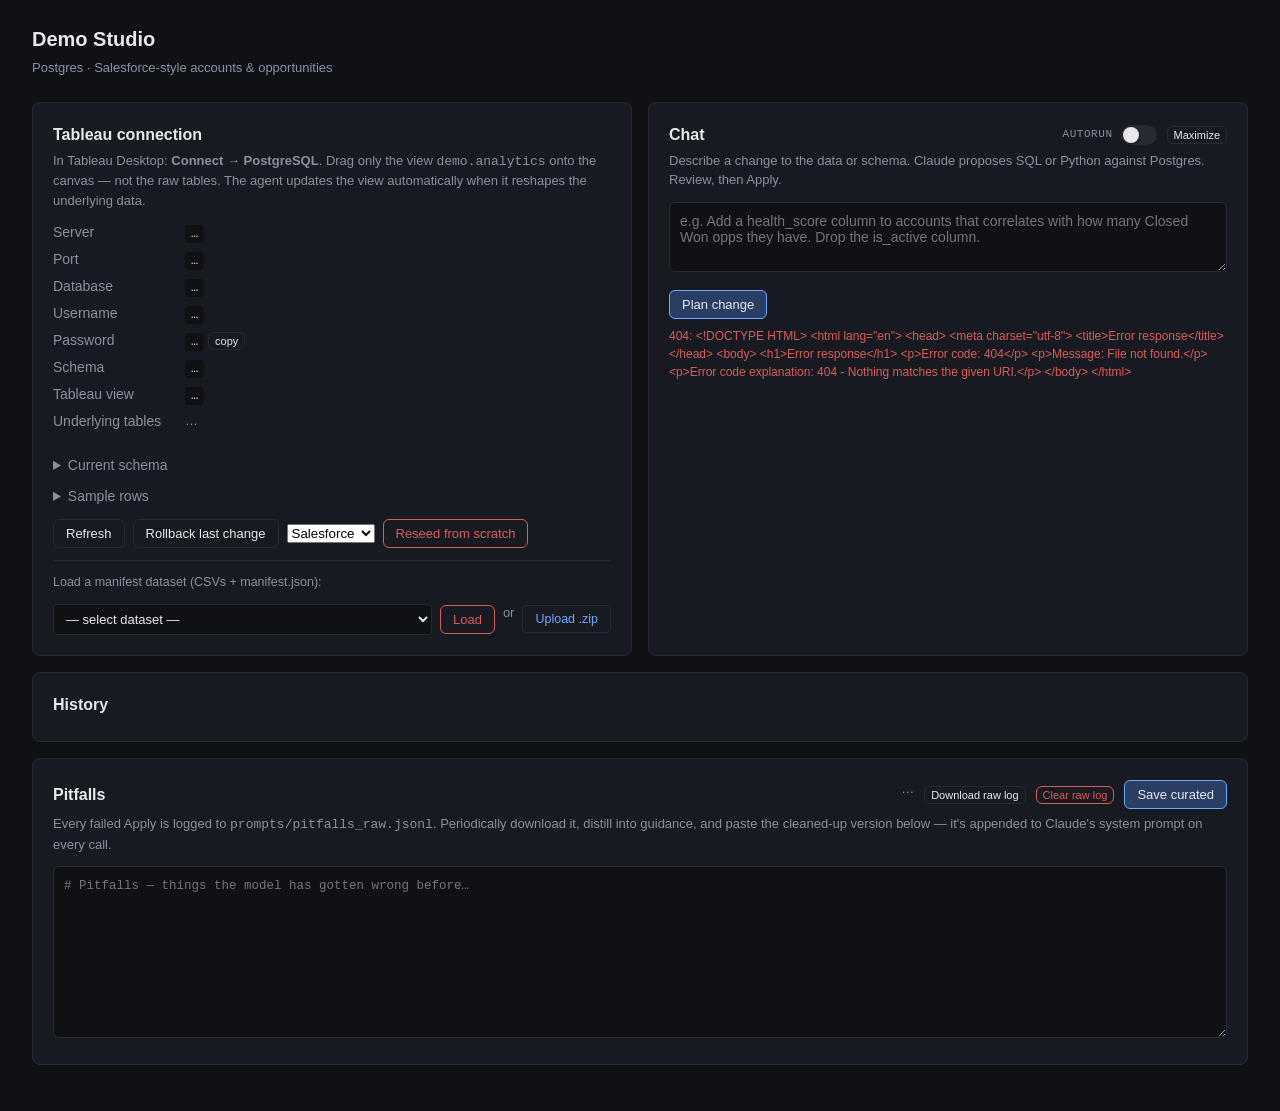
==== static/index.html @ ae79796d "Initial commit — Demo Studio FastAPI + Postgres app for live synthetic data demos with Tableau. Chat" ====
<!doctype html>
<html lang="en">
<head>
  <meta charset="utf-8" />
  <title>Demo Studio</title>
  <link rel="stylesheet" href="/static/styles.css" />
</head>
<body>
  <header>
    <h1>Demo Studio</h1>
    <p class="sub">Postgres · Salesforce-style accounts &amp; opportunities</p>
  </header>

  <main>
    <section class="card" id="connection-card">
      <h2>Tableau connection</h2>
      <p class="muted">In Tableau Desktop: <b>Connect → PostgreSQL</b>. Drag only the view <code id="conn-view-inline">demo.analytics</code> onto the canvas — not the raw tables. The agent updates the view automatically when it reshapes the underlying data.</p>
      <div class="kv">
        <div class="k">Server</div><div class="v"><code id="conn-host">…</code></div>
        <div class="k">Port</div><div class="v"><code id="conn-port">…</code></div>
        <div class="k">Database</div><div class="v"><code id="conn-db">…</code></div>
        <div class="k">Username</div><div class="v"><code id="conn-user">…</code></div>
        <div class="k">Password</div><div class="v"><code id="conn-pass">…</code> <button id="copy-pass" class="mini">copy</button></div>
        <div class="k">Schema</div><div class="v"><code id="conn-schema">…</code></div>
        <div class="k">Tableau view</div><div class="v"><code id="conn-view">…</code> <span id="conn-view-rows" class="muted"></span></div>
        <div class="k">Underlying tables</div><div class="v muted" id="conn-tables">…</div>
      </div>
      <details>
        <summary>Current schema</summary>
        <pre id="schema">…</pre>
      </details>
      <details>
        <summary>Sample rows</summary>
        <pre id="sample">…</pre>
      </details>
      <div class="actions">
        <button id="refresh">Refresh</button>
        <button id="rollback">Rollback last change</button>
        <select id="reseed-dataset" title="Starter dataset for reseed">
          <option value="salesforce">Salesforce</option>
          <option value="superstore">Superstore</option>
        </select>
        <button id="reseed" class="danger">Reseed from scratch</button>
      </div>
      <div class="manifest-load">
        <label class="muted">Load a manifest dataset (CSVs + manifest.json):</label>
        <div class="actions">
          <select id="manifest-select">
            <option value="">— select dataset —</option>
          </select>
          <button id="manifest-load" class="danger">Load</button>
          <span class="muted">or</span>
          <label class="file-upload mini">
            Upload .zip
            <input type="file" id="manifest-upload" accept=".zip" hidden />
          </label>
        </div>
      </div>
    </section>

    <section class="card" id="chat-card">
      <div class="card-head">
        <h2>Chat</h2>
        <div class="card-head-actions">
          <label class="toggle" title="When on, changes are applied automatically — no approval step.">
            <span class="toggle-label">Autorun</span>
            <input type="checkbox" id="autorun" />
            <span class="toggle-track"><span class="toggle-thumb"></span></span>
          </label>
          <button id="apply-top" class="primary hidden">Apply</button>
          <button id="discard-top" class="hidden">Discard</button>
          <button id="maximize" class="mini" title="Maximize chat to fill the window">Maximize</button>
        </div>
      </div>
      <p class="muted chat-intro">Describe a change to the data or schema. Claude proposes SQL or Python against Postgres. Review, then Apply.</p>
      <textarea id="message" rows="3" placeholder="e.g. Add a health_score column to accounts that correlates with how many Closed Won opps they have. Drop the is_active column."></textarea>
      <div class="actions">
        <button id="send" class="primary">Plan change</button>
        <span id="status" class="status"></span>
      </div>

      <div id="plan" class="hidden">
        <h3>Proposed change</h3>
        <div class="plan-summary" id="plan-summary"></div>
        <div class="plan-meta"><span class="tag" id="plan-lang"></span><span id="plan-notes" class="muted"></span></div>
        <pre id="plan-code"></pre>
      </div>
    </section>

    <section class="card" id="history-card">
      <h2>History</h2>
      <ul id="history"></ul>
      <div id="history-detail" class="hidden">
        <div class="history-detail-head">
          <span class="tag" id="history-detail-lang"></span>
          <span id="history-detail-summary" class="muted"></span>
          <button id="history-detail-close" class="mini">Close</button>
        </div>
        <pre id="history-detail-code"></pre>
      </div>
    </section>

    <section class="card" id="pitfalls-card">
      <div class="card-head">
        <h2>Pitfalls</h2>
        <div class="card-head-actions">
          <span id="pitfalls-raw-count" class="muted">…</span>
          <button id="pitfalls-download" class="mini">Download raw log</button>
          <button id="pitfalls-clear" class="mini danger">Clear raw log</button>
          <button id="pitfalls-save" class="primary">Save curated</button>
        </div>
      </div>
      <p class="muted">Every failed Apply is logged to <code>prompts/pitfalls_raw.jsonl</code>. Periodically download it, distill into guidance, and paste the cleaned-up version below — it's appended to Claude's system prompt on every call.</p>
      <textarea id="pitfalls-text" rows="8" spellcheck="false" placeholder="# Pitfalls — things the model has gotten wrong before…"></textarea>
    </section>
  </main>

  <script src="/static/app.js"></script>
</body>
</html>
---- static/styles.css ----
:root {
  --bg: #0f1115;
  --card: #171a21;
  --border: #262a33;
  --text: #e6e8ee;
  --muted: #8a90a0;
  --accent: #6ea8ff;
  --accent-dim: #2a3d63;
  --danger: #d95c5c;
  --ok: #4caf82;
  --mono: ui-monospace, SFMono-Regular, Menlo, Consolas, monospace;
}

* { box-sizing: border-box; }

body {
  margin: 0;
  background: var(--bg);
  color: var(--text);
  font-family: -apple-system, BlinkMacSystemFont, "Segoe UI", Roboto, sans-serif;
  font-size: 14px;
  line-height: 1.5;
}

header {
  padding: 24px 32px 8px;
}
header h1 { margin: 0; font-size: 20px; font-weight: 600; }
header .sub { margin: 4px 0 0; color: var(--muted); font-size: 13px; }

main {
  display: grid;
  grid-template-columns: 1fr 1fr;
  gap: 16px;
  padding: 16px 32px 48px;
  max-width: 1400px;
}
#history-card { grid-column: 1 / -1; }
#pitfalls-card { grid-column: 1 / -1; }
#pitfalls-text {
  min-height: 160px;
  font-family: var(--mono);
  font-size: 12.5px;
  line-height: 1.5;
}

.card {
  background: var(--card);
  border: 1px solid var(--border);
  border-radius: 8px;
  padding: 20px;
}
.card h2 { margin: 0 0 4px; font-size: 16px; font-weight: 600; }
.card-head { display: flex; justify-content: space-between; align-items: center; margin-bottom: 4px; gap: 8px; }
.card-head h2 { margin: 0; }
.card-head-actions { display: flex; gap: 10px; align-items: center; }

/* iOS-style switch. <label class="toggle"> wraps a label span, a
   hidden checkbox, and the visual track/thumb. */
.toggle {
  display: inline-flex;
  align-items: center;
  gap: 8px;
  cursor: pointer;
  user-select: none;
  font-size: 13px;
  color: var(--muted);
}
.toggle-label {
  font-family: var(--mono);
  font-size: 11px;
  letter-spacing: 0.05em;
  text-transform: uppercase;
}
.toggle input { position: absolute; opacity: 0; pointer-events: none; }
.toggle-track {
  position: relative;
  width: 36px;
  height: 20px;
  background: var(--border);
  border-radius: 999px;
  transition: background 0.2s ease;
  flex-shrink: 0;
}
.toggle-thumb {
  position: absolute;
  top: 2px;
  left: 2px;
  width: 16px;
  height: 16px;
  background: var(--text);
  border-radius: 50%;
  transition: transform 0.2s ease, background 0.2s ease;
  box-shadow: 0 1px 2px rgba(0, 0, 0, 0.4);
}
.toggle input:checked ~ .toggle-track { background: var(--accent); }
.toggle input:checked ~ .toggle-track .toggle-thumb {
  transform: translateX(16px);
  background: #fff;
}
.toggle input:focus-visible ~ .toggle-track {
  outline: 2px solid var(--accent);
  outline-offset: 2px;
}
.toggle:hover .toggle-track { background: var(--accent-dim); }
.toggle input:checked ~ .toggle-track ~ .toggle-label,
.toggle:has(input:checked) .toggle-label { color: var(--accent); }
.card h3 { margin: 16px 0 8px; font-size: 14px; font-weight: 600; }
.muted { color: var(--muted); font-size: 13px; margin: 0 0 12px; }

.kv { display: grid; grid-template-columns: 120px 1fr; gap: 6px 12px; margin: 12px 0; }
.kv .k { color: var(--muted); }
.kv .v code { background: var(--bg); padding: 2px 6px; border-radius: 4px; font-family: var(--mono); font-size: 12px; }

details { margin: 10px 0; }
details summary { cursor: pointer; color: var(--muted); }
pre {
  background: var(--bg);
  border: 1px solid var(--border);
  border-radius: 6px;
  padding: 12px;
  font-family: var(--mono);
  font-size: 12px;
  overflow-x: auto;
  white-space: pre;
  margin: 8px 0;
}

textarea {
  width: 100%;
  background: var(--bg);
  color: var(--text);
  border: 1px solid var(--border);
  border-radius: 6px;
  padding: 10px;
  font-family: inherit;
  font-size: 14px;
  resize: vertical;
}

button {
  background: var(--card);
  color: var(--text);
  border: 1px solid var(--border);
  border-radius: 6px;
  padding: 6px 12px;
  cursor: pointer;
  font-size: 13px;
}
button:hover { border-color: var(--accent); }
button.primary { background: var(--accent-dim); border-color: var(--accent); }
button.danger { color: var(--danger); border-color: var(--danger); }
button.mini { padding: 2px 6px; font-size: 11px; }
button:disabled { opacity: 0.5; cursor: not-allowed; }

.actions { display: flex; gap: 8px; align-items: center; margin-top: 12px; flex-wrap: wrap; }

.status { color: var(--muted); font-size: 12px; }
.status.ok { color: var(--ok); }
.status.err { color: var(--danger); }

.hidden { display: none; }

.plan-summary { font-weight: 500; margin: 8px 0; }
.plan-meta { display: flex; gap: 8px; align-items: center; margin-bottom: 6px; }
.tag {
  font-family: var(--mono);
  font-size: 11px;
  background: var(--accent-dim);
  color: var(--accent);
  padding: 2px 8px;
  border-radius: 10px;
}

#history { list-style: none; padding: 0; margin: 0; }
#history li {
  padding: 8px 0;
  border-bottom: 1px solid var(--border);
  display: grid;
  grid-template-columns: 120px 80px 1fr;
  gap: 12px;
  font-size: 13px;
}
#history li:last-child { border-bottom: none; }

.manifest-load { margin-top: 12px; padding-top: 12px; border-top: 1px solid var(--border); }
.manifest-load > label { display: block; margin-bottom: 6px; font-size: 12.5px; }
.manifest-load select {
  flex: 1;
  min-width: 200px;
  background: var(--bg);
  border: 1px solid var(--border);
  color: var(--text);
  font-size: 13px;
  padding: 6px 8px;
  border-radius: 4px;
}
.file-upload {
  cursor: pointer;
  display: inline-block;
  padding: 4px 12px;
  background: var(--card);
  border: 1px solid var(--border);
  border-radius: 4px;
  color: var(--accent);
  font-size: 12.5px;
  transition: background 0.1s;
}
.file-upload:hover { background: var(--accent-dim); }
#history .history-item { cursor: pointer; transition: background 0.1s; padding-left: 8px; padding-right: 8px; margin: 0 -8px; border-radius: 4px; }
#history .history-item:hover { background: rgba(110, 168, 255, 0.06); }
#history .history-item.selected { background: var(--accent-dim); }

#history-detail { margin-top: 16px; border-top: 1px solid var(--border); padding-top: 12px; }
#history-detail.hidden { display: none; }
.history-detail-head { display: flex; align-items: center; gap: 12px; margin-bottom: 8px; }
.history-detail-head .tag { font-family: var(--mono); font-size: 11px; color: var(--accent); background: var(--accent-dim); padding: 2px 8px; border-radius: 4px; }
.history-detail-head #history-detail-summary { flex: 1; }
.history-detail-head #history-detail-close { margin-left: auto; }
#history-detail-code {
  font-family: var(--mono);
  font-size: 12.5px;
  line-height: 1.5;
  max-height: 400px;
  overflow: auto;
  background: var(--bg);
  border: 1px solid var(--border);
  border-radius: 4px;
  padding: 12px;
  white-space: pre;
  margin: 0;
}

/* Maximized chat mode: hide everything except the chat card,
   stretch it to the viewport. Works both via button toggle and
   via #chat URL hash (useful for iframe embeds in Tableau). */
body.chat-max { margin: 0; }
body.chat-max header,
body.chat-max #connection-card,
body.chat-max #history-card { display: none; }
body.chat-max main {
  display: block;
  padding: 0;
  max-width: none;
}
body.chat-max #chat-card {
  border: none;
  border-radius: 0;
  min-height: 100vh;
  height: 100vh;
  padding: 16px 20px;
  display: flex;
  flex-direction: column;
}
body.chat-max #chat-card .chat-intro { margin-bottom: 8px; }
body.chat-max #chat-card #plan { flex: 1; overflow: auto; }
body.chat-max #chat-card #plan-code { max-height: none; }

/* history-only page (for dashboard embeds) */
body.history-only { margin: 0; }
body.history-only main {
  display: block;
  padding: 0;
  max-width: none;
}
body.history-only #history-card {
  border: none;
  border-radius: 0;
  min-height: 100vh;
  padding: 16px 20px;
}

/* Dashboard-embed variant of the maximized chat — same layout as
   body.chat-max, but with the raw SQL/Python code block hidden so
   viewers only see the plan summary + notes. */
html.embed body { margin: 0; }
html.embed body > header,
html.embed body > main > #connection-card { display: none; }
html.embed body > main {
  display: block;
  padding: 0;
  max-width: none;
}
html.embed #chat-card {
  border: none;
  border-radius: 0;
  min-height: 100vh;
  padding: 16px 20px;
  display: flex;
  flex-direction: column;
}
html.embed #chat-card #plan-code { display: none; }
html.embed.show-code #chat-card #plan-code { display: block; }
html.embed #chat-card .chat-intro { display: none; }
html.embed #chat-card .card-head h2 { display: none; }
html.embed #history-card {
  border: none;
  border-radius: 0;
  grid-column: auto;
  padding: 12px 20px 16px;
}

/* Tableau dashboard extension — renders inside a small zone in Tableau,
   so keep it tight and fill the viewport. */
body.ext-body { margin: 0; }
body.ext-body main { display: block; padding: 0; max-width: none; }
body.ext-body .card {
  border: none;
  border-radius: 0;
  min-height: 100vh;
  padding: 12px 16px;
}
.ext-row {
  display: flex;
  gap: 10px;
  align-items: center;
  flex-wrap: wrap;
  margin: 12px 0;
}
.ext-row label { display: flex; align-items: center; gap: 6px; font-size: 13px; }
.ext-row input[type="number"] {
  width: 70px;
  background: var(--bg);
  color: var(--text);
  border: 1px solid var(--border);
  border-radius: 4px;
  padding: 4px 6px;
  font-family: inherit;
}
.ext-kv { grid-template-columns: 120px 1fr; margin-top: 8px; font-size: 13px; }
#history .when { color: var(--muted); font-family: var(--mono); font-size: 12px; }
#history .lang { font-family: var(--mono); font-size: 11px; color: var(--accent); }
#history .empty { color: var(--muted); padding: 8px 0; }
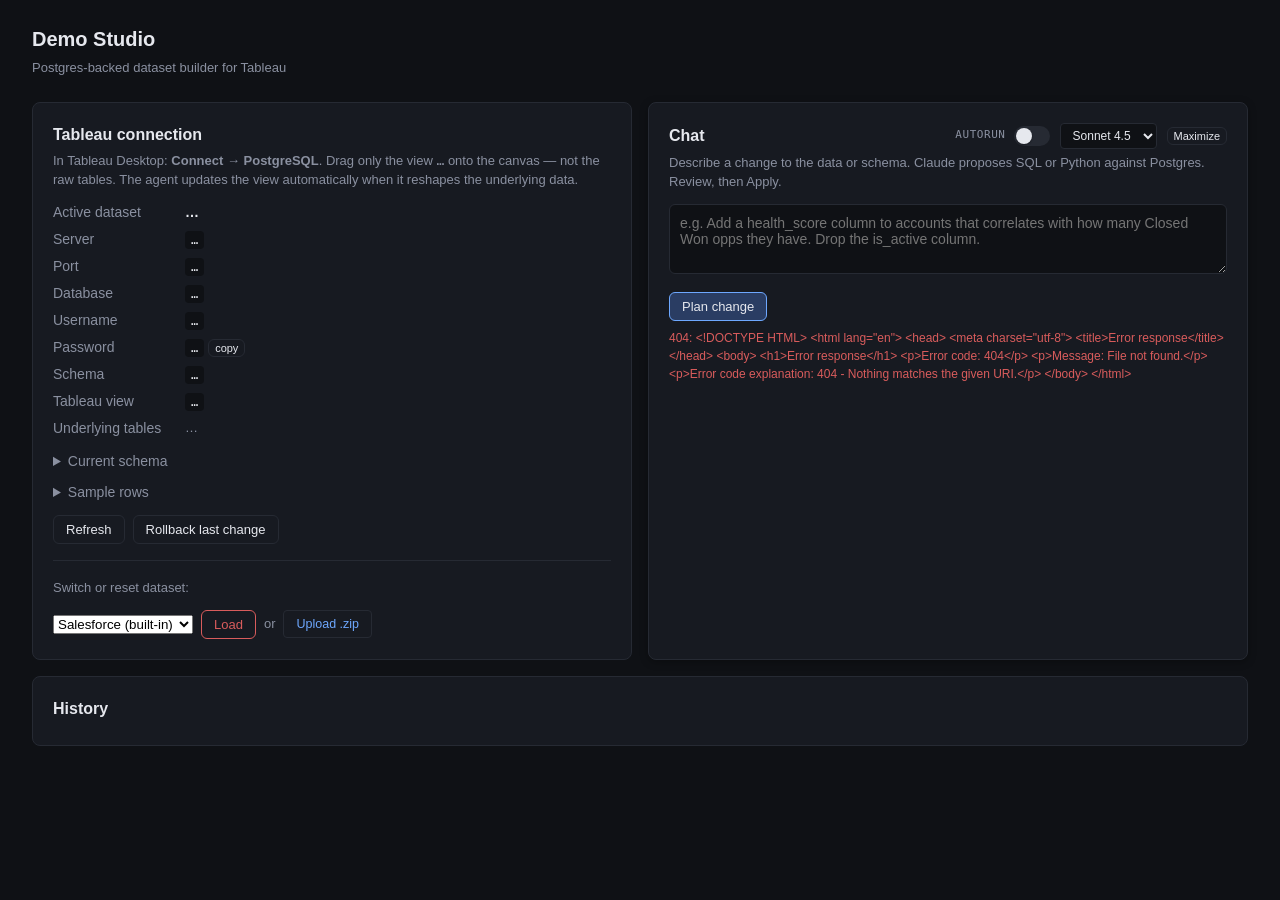
==== commit eda2bac7: "Public release audit: cleanup, design polish, and model selector Remove dead code (unused imports, p" ====
--- a/static/index.html
+++ b/static/index.html
@@ -8,14 +8,15 @@
 <body>
   <header>
     <h1>Demo Studio</h1>
-    <p class="sub">Postgres · Salesforce-style accounts &amp; opportunities</p>
+    <p class="sub">Postgres-backed dataset builder for Tableau</p>
   </header>
 
   <main>
     <section class="card" id="connection-card">
       <h2>Tableau connection</h2>
-      <p class="muted">In Tableau Desktop: <b>Connect → PostgreSQL</b>. Drag only the view <code id="conn-view-inline">demo.analytics</code> onto the canvas — not the raw tables. The agent updates the view automatically when it reshapes the underlying data.</p>
+      <p class="muted">In Tableau Desktop: <b>Connect → PostgreSQL</b>. Drag only the view <code id="conn-view-inline">…</code> onto the canvas — not the raw tables. The agent updates the view automatically when it reshapes the underlying data.</p>
       <div class="kv">
+        <div class="k">Active dataset</div><div class="v"><strong id="conn-dataset">…</strong></div>
         <div class="k">Server</div><div class="v"><code id="conn-host">…</code></div>
         <div class="k">Port</div><div class="v"><code id="conn-port">…</code></div>
         <div class="k">Database</div><div class="v"><code id="conn-db">…</code></div>
@@ -36,19 +37,15 @@
       <div class="actions">
         <button id="refresh">Refresh</button>
         <button id="rollback">Rollback last change</button>
-        <select id="reseed-dataset" title="Starter dataset for reseed">
-          <option value="salesforce">Salesforce</option>
-          <option value="superstore">Superstore</option>
-        </select>
-        <button id="reseed" class="danger">Reseed from scratch</button>
       </div>
-      <div class="manifest-load">
-        <label class="muted">Load a manifest dataset (CSVs + manifest.json):</label>
+      <div class="dataset-switch">
+        <label class="muted">Switch or reset dataset:</label>
         <div class="actions">
-          <select id="manifest-select">
-            <option value="">— select dataset —</option>
+          <select id="dataset-select">
+            <option value="salesforce">Salesforce (built-in)</option>
+            <option value="superstore">Superstore (built-in)</option>
           </select>
-          <button id="manifest-load" class="danger">Load</button>
+          <button id="dataset-load" class="danger">Load</button>
           <span class="muted">or</span>
           <label class="file-upload mini">
             Upload .zip
@@ -67,6 +64,10 @@
             <input type="checkbox" id="autorun" />
             <span class="toggle-track"><span class="toggle-thumb"></span></span>
           </label>
+          <select id="model-select">
+            <option value="us.anthropic.claude-sonnet-4-5-20250929-v1:0">Sonnet 4.5</option>
+            <option value="us.anthropic.claude-opus-4-0-20250514-v1:0">Opus 4</option>
+          </select>
           <button id="apply-top" class="primary hidden">Apply</button>
           <button id="discard-top" class="hidden">Discard</button>
           <button id="maximize" class="mini" title="Maximize chat to fill the window">Maximize</button>
@@ -100,19 +101,7 @@
       </div>
     </section>
 
-    <section class="card" id="pitfalls-card">
-      <div class="card-head">
-        <h2>Pitfalls</h2>
-        <div class="card-head-actions">
-          <span id="pitfalls-raw-count" class="muted">…</span>
-          <button id="pitfalls-download" class="mini">Download raw log</button>
-          <button id="pitfalls-clear" class="mini danger">Clear raw log</button>
-          <button id="pitfalls-save" class="primary">Save curated</button>
-        </div>
-      </div>
-      <p class="muted">Every failed Apply is logged to <code>prompts/pitfalls_raw.jsonl</code>. Periodically download it, distill into guidance, and paste the cleaned-up version below — it's appended to Claude's system prompt on every call.</p>
-      <textarea id="pitfalls-text" rows="8" spellcheck="false" placeholder="# Pitfalls — things the model has gotten wrong before…"></textarea>
-    </section>
+
   </main>
 
   <script src="/static/app.js"></script>
--- a/static/styles.css
+++ b/static/styles.css
@@ -36,13 +36,6 @@
   max-width: 1400px;
 }
 #history-card { grid-column: 1 / -1; }
-#pitfalls-card { grid-column: 1 / -1; }
-#pitfalls-text {
-  min-height: 160px;
-  font-family: var(--mono);
-  font-size: 12.5px;
-  line-height: 1.5;
-}
 
 .card {
   background: var(--card);
@@ -54,6 +47,9 @@
 .card-head { display: flex; justify-content: space-between; align-items: center; margin-bottom: 4px; gap: 8px; }
 .card-head h2 { margin: 0; }
 .card-head-actions { display: flex; gap: 10px; align-items: center; }
+#chat-card { box-shadow: 0 2px 8px rgba(0,0,0,0.3); }
+#model-select { background: var(--bg); color: var(--text); border: 1px solid var(--border); border-radius: 4px; padding: 4px 8px; font-size: 12px; }
+.dataset-switch { margin-top: 16px; padding-top: 16px; border-top: 1px solid var(--border); }
 
 /* iOS-style switch. <label class="toggle"> wraps a label span, a
    hidden checkbox, and the visual track/thumb. */
@@ -106,7 +102,8 @@
 .toggle input:checked ~ .toggle-track ~ .toggle-label,
 .toggle:has(input:checked) .toggle-label { color: var(--accent); }
 .card h3 { margin: 16px 0 8px; font-size: 14px; font-weight: 600; }
-.muted { color: var(--muted); font-size: 13px; margin: 0 0 12px; }
+.muted { color: var(--muted); font-size: 13px; }
+p.muted, .chat-intro { margin: 0 0 12px; }
 
 .kv { display: grid; grid-template-columns: 120px 1fr; gap: 6px 12px; margin: 12px 0; }
 .kv .k { color: var(--muted); }
@@ -114,6 +111,7 @@
 
 details { margin: 10px 0; }
 details summary { cursor: pointer; color: var(--muted); }
+details summary:hover { color: var(--text); }
 pre {
   background: var(--bg);
   border: 1px solid var(--border);
@@ -137,6 +135,7 @@
   font-size: 14px;
   resize: vertical;
 }
+textarea:focus, select:focus { border-color: var(--accent); outline: none; }
 
 button {
   background: var(--card);
@@ -147,9 +146,12 @@
   cursor: pointer;
   font-size: 13px;
 }
-button:hover { border-color: var(--accent); }
+button:hover { border-color: var(--accent); background: var(--accent-dim); }
+button:focus-visible { outline: 2px solid var(--accent); outline-offset: 2px; }
 button.primary { background: var(--accent-dim); border-color: var(--accent); }
+button.primary:hover { filter: brightness(1.2); }
 button.danger { color: var(--danger); border-color: var(--danger); }
+button.danger:hover { background: var(--danger); color: #fff; }
 button.mini { padding: 2px 6px; font-size: 11px; }
 button:disabled { opacity: 0.5; cursor: not-allowed; }
 
@@ -183,18 +185,6 @@
 }
 #history li:last-child { border-bottom: none; }
 
-.manifest-load { margin-top: 12px; padding-top: 12px; border-top: 1px solid var(--border); }
-.manifest-load > label { display: block; margin-bottom: 6px; font-size: 12.5px; }
-.manifest-load select {
-  flex: 1;
-  min-width: 200px;
-  background: var(--bg);
-  border: 1px solid var(--border);
-  color: var(--text);
-  font-size: 13px;
-  padding: 6px 8px;
-  border-radius: 4px;
-}
 .file-upload {
   cursor: pointer;
   display: inline-block;
@@ -289,16 +279,9 @@
   display: flex;
   flex-direction: column;
 }
-html.embed #chat-card #plan-code { display: none; }
-html.embed.show-code #chat-card #plan-code { display: block; }
+html.embed #chat-card #plan-code { display: none !important; }
+html.embed.show-code #chat-card #plan-code { display: block !important; }
 html.embed #chat-card .chat-intro { display: none; }
-html.embed #chat-card .card-head h2 { display: none; }
-html.embed #history-card {
-  border: none;
-  border-radius: 0;
-  grid-column: auto;
-  padding: 12px 20px 16px;
-}
 
 /* Tableau dashboard extension — renders inside a small zone in Tableau,
    so keep it tight and fill the viewport. */
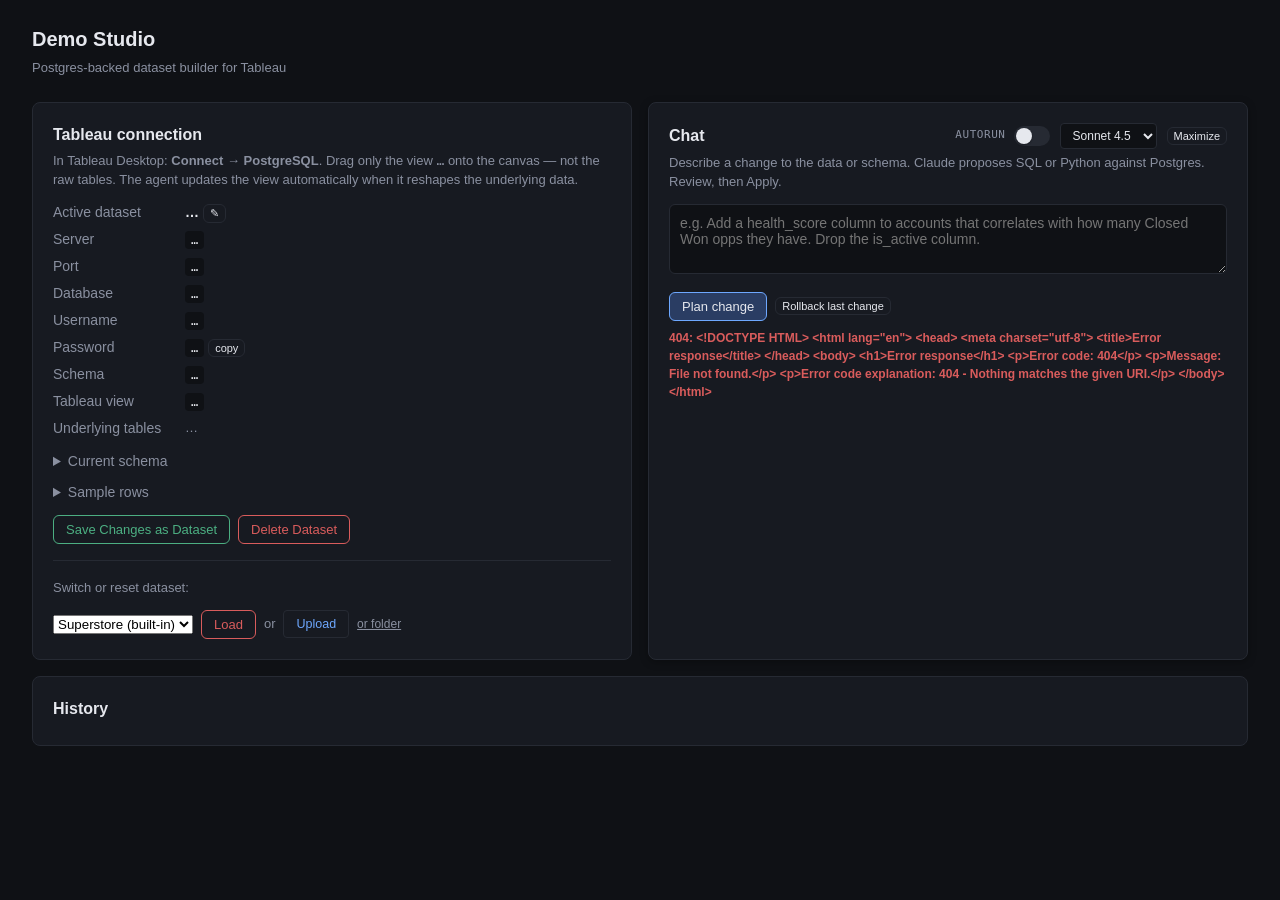
==== commit cbe26d5b: "Release prep: flexible upload, security fix, cleanup - Add manifest_builder.py and upload.py (flexib" ====
--- a/static/index.html
+++ b/static/index.html
@@ -16,7 +16,7 @@
       <h2>Tableau connection</h2>
       <p class="muted">In Tableau Desktop: <b>Connect → PostgreSQL</b>. Drag only the view <code id="conn-view-inline">…</code> onto the canvas — not the raw tables. The agent updates the view automatically when it reshapes the underlying data.</p>
       <div class="kv">
-        <div class="k">Active dataset</div><div class="v"><strong id="conn-dataset">…</strong></div>
+        <div class="k">Active dataset</div><div class="v"><strong id="conn-dataset">…</strong> <button id="rename-dataset" class="mini" title="Rename dataset">&#9998;</button></div>
         <div class="k">Server</div><div class="v"><code id="conn-host">…</code></div>
         <div class="k">Port</div><div class="v"><code id="conn-port">…</code></div>
         <div class="k">Database</div><div class="v"><code id="conn-db">…</code></div>
@@ -35,22 +35,24 @@
         <pre id="sample">…</pre>
       </details>
       <div class="actions">
-        <button id="refresh">Refresh</button>
-        <button id="rollback">Rollback last change</button>
+        <button id="save-dataset" class="save">Save Changes as Dataset</button>
+        <button id="delete-dataset" class="danger">Delete Dataset</button>
       </div>
       <div class="dataset-switch">
         <label class="muted">Switch or reset dataset:</label>
         <div class="actions">
           <select id="dataset-select">
+            <option value="superstore">Superstore (built-in)</option>
             <option value="salesforce">Salesforce (built-in)</option>
-            <option value="superstore">Superstore (built-in)</option>
           </select>
           <button id="dataset-load" class="danger">Load</button>
           <span class="muted">or</span>
           <label class="file-upload mini">
-            Upload .zip
-            <input type="file" id="manifest-upload" accept=".zip" hidden />
+            Upload
+            <input type="file" id="file-upload" multiple accept=".csv,.xls,.xlsx,.zip" hidden />
           </label>
+          <a href="#" id="folder-upload-link" class="muted folder-link">or folder</a>
+          <input type="file" id="folder-upload" webkitdirectory hidden />
         </div>
       </div>
     </section>
@@ -77,6 +79,7 @@
       <textarea id="message" rows="3" placeholder="e.g. Add a health_score column to accounts that correlates with how many Closed Won opps they have. Drop the is_active column."></textarea>
       <div class="actions">
         <button id="send" class="primary">Plan change</button>
+        <button id="rollback" class="mini">Rollback last change</button>
         <span id="status" class="status"></span>
       </div>
 
@@ -101,6 +104,41 @@
       </div>
     </section>
 
+    <!-- Dataset configuration modal -->
+    <div id="config-modal" class="modal-scrim hidden">
+      <div class="modal-card">
+        <h3 id="config-modal-title">Configure dataset</h3>
+
+        <!-- Sheet picker (shown for multi-sheet XLS) -->
+        <div id="config-sheet-picker" class="hidden">
+          <p class="muted">Select sheets to include:</p>
+          <div id="config-sheets-list"></div>
+          <div class="config-mode-toggle">
+            <label><input type="radio" name="config-mode" value="single" checked /> Load one table (no joins)</label>
+            <label><input type="radio" name="config-mode" value="multi" /> Multiple tables (define relationships)</label>
+          </div>
+        </div>
+
+        <!-- Table info (shown for join builder) -->
+        <div id="config-tables" class="hidden">
+          <p class="muted">Tables detected:</p>
+          <div id="config-tables-list"></div>
+        </div>
+
+        <!-- Join builder (shown when user needs to define relationships) -->
+        <div id="config-joins" class="hidden">
+          <p class="muted">Relationships:</p>
+          <div id="config-joins-list"></div>
+          <button id="config-add-join" class="mini">+ Add relationship</button>
+        </div>
+
+        <!-- Footer -->
+        <div class="modal-footer">
+          <button id="config-cancel">Cancel</button>
+          <button id="config-load" class="primary">Load dataset</button>
+        </div>
+      </div>
+    </div>
 
   </main>
 
--- a/static/styles.css
+++ b/static/styles.css
@@ -152,6 +152,8 @@
 button.primary:hover { filter: brightness(1.2); }
 button.danger { color: var(--danger); border-color: var(--danger); }
 button.danger:hover { background: var(--danger); color: #fff; }
+button.save { color: var(--ok); border-color: var(--ok); }
+button.save:hover { background: var(--ok); color: #fff; }
 button.mini { padding: 2px 6px; font-size: 11px; }
 button:disabled { opacity: 0.5; cursor: not-allowed; }
 
@@ -159,7 +161,11 @@
 
 .status { color: var(--muted); font-size: 12px; }
 .status.ok { color: var(--ok); }
-.status.err { color: var(--danger); }
+.status.err { color: var(--danger); font-weight: 600; animation: status-flash 0.3s ease; }
+@keyframes status-flash {
+  0%, 50% { background: rgba(217, 92, 92, 0.15); border-radius: 4px; }
+  100% { background: transparent; }
+}
 
 .hidden { display: none; }
 
@@ -197,6 +203,7 @@
   transition: background 0.1s;
 }
 .file-upload:hover { background: var(--accent-dim); }
+.folder-link { font-size: 12px; text-decoration: underline; cursor: pointer; }
 #history .history-item { cursor: pointer; transition: background 0.1s; padding-left: 8px; padding-right: 8px; margin: 0 -8px; border-radius: 4px; }
 #history .history-item:hover { background: rgba(110, 168, 255, 0.06); }
 #history .history-item.selected { background: var(--accent-dim); }
@@ -314,3 +321,132 @@
 #history .when { color: var(--muted); font-family: var(--mono); font-size: 12px; }
 #history .lang { font-family: var(--mono); font-size: 11px; color: var(--accent); }
 #history .empty { color: var(--muted); padding: 8px 0; }
+
+/* ─── Config / Join-Builder Modal ──────────────────────────── */
+
+.modal-scrim {
+  position: fixed;
+  inset: 0;
+  z-index: 9000;
+  display: flex;
+  align-items: center;
+  justify-content: center;
+  background: rgba(15, 18, 23, 0.42);
+}
+.modal-scrim.hidden { display: none; }
+
+.modal-card {
+  background: var(--card);
+  border: 1px solid var(--border);
+  border-radius: 14px;
+  padding: 24px;
+  width: 100%;
+  max-width: 560px;
+  max-height: 80vh;
+  overflow-y: auto;
+  box-shadow: 0 8px 32px rgba(0, 0, 0, 0.45);
+}
+
+.modal-card h3 {
+  margin: 0 0 16px;
+  font-size: 16px;
+  font-weight: 600;
+}
+
+.modal-footer {
+  display: flex;
+  justify-content: flex-end;
+  gap: 8px;
+  padding-top: 16px;
+  margin-top: 16px;
+  border-top: 1px solid var(--border);
+}
+
+/* Sheet picker & mode toggle */
+.config-mode-toggle {
+  display: flex;
+  flex-direction: column;
+  gap: 8px;
+  margin-top: 12px;
+}
+.config-mode-toggle label {
+  display: flex;
+  align-items: center;
+  gap: 6px;
+  cursor: pointer;
+  font-size: 13px;
+}
+.config-mode-toggle label:has(input:disabled) {
+  opacity: 0.4;
+  cursor: not-allowed;
+}
+
+/* Table info cards */
+.table-info-card {
+  display: flex;
+  align-items: flex-start;
+  gap: 10px;
+  background: var(--bg);
+  border: 1px solid var(--border);
+  border-radius: 6px;
+  padding: 10px 12px;
+  margin-bottom: 8px;
+  cursor: pointer;
+}
+.table-info-card input[type="checkbox"] {
+  margin-top: 2px;
+  flex-shrink: 0;
+}
+.table-info-card .table-name {
+  font-weight: 600;
+  font-size: 13px;
+  margin-bottom: 2px;
+}
+.table-info-card .table-columns {
+  color: var(--muted);
+  font-size: 12px;
+  margin-bottom: 2px;
+}
+.table-info-card .table-rows {
+  color: var(--muted);
+  font-family: var(--mono);
+  font-size: 11px;
+}
+
+/* Join rows */
+.join-row {
+  display: grid;
+  grid-template-columns: 1fr 1fr auto 1fr 1fr auto;
+  align-items: center;
+  gap: 6px;
+  margin-bottom: 8px;
+}
+.join-row select {
+  min-width: 0;
+  background: var(--bg);
+  color: var(--text);
+  border: 1px solid var(--border);
+  border-radius: 4px;
+  padding: 4px 8px;
+  font-size: 12px;
+}
+.join-row select:focus {
+  border-color: var(--accent);
+  outline: none;
+}
+.join-row .join-arrow {
+  color: var(--muted);
+  font-size: 13px;
+  user-select: none;
+  text-align: center;
+}
+.join-row .join-remove {
+  padding: 2px 6px;
+  font-size: 11px;
+  color: var(--danger);
+  border-color: var(--danger);
+}
+.join-row .join-remove:hover {
+  background: var(--danger);
+  color: #fff;
+}
